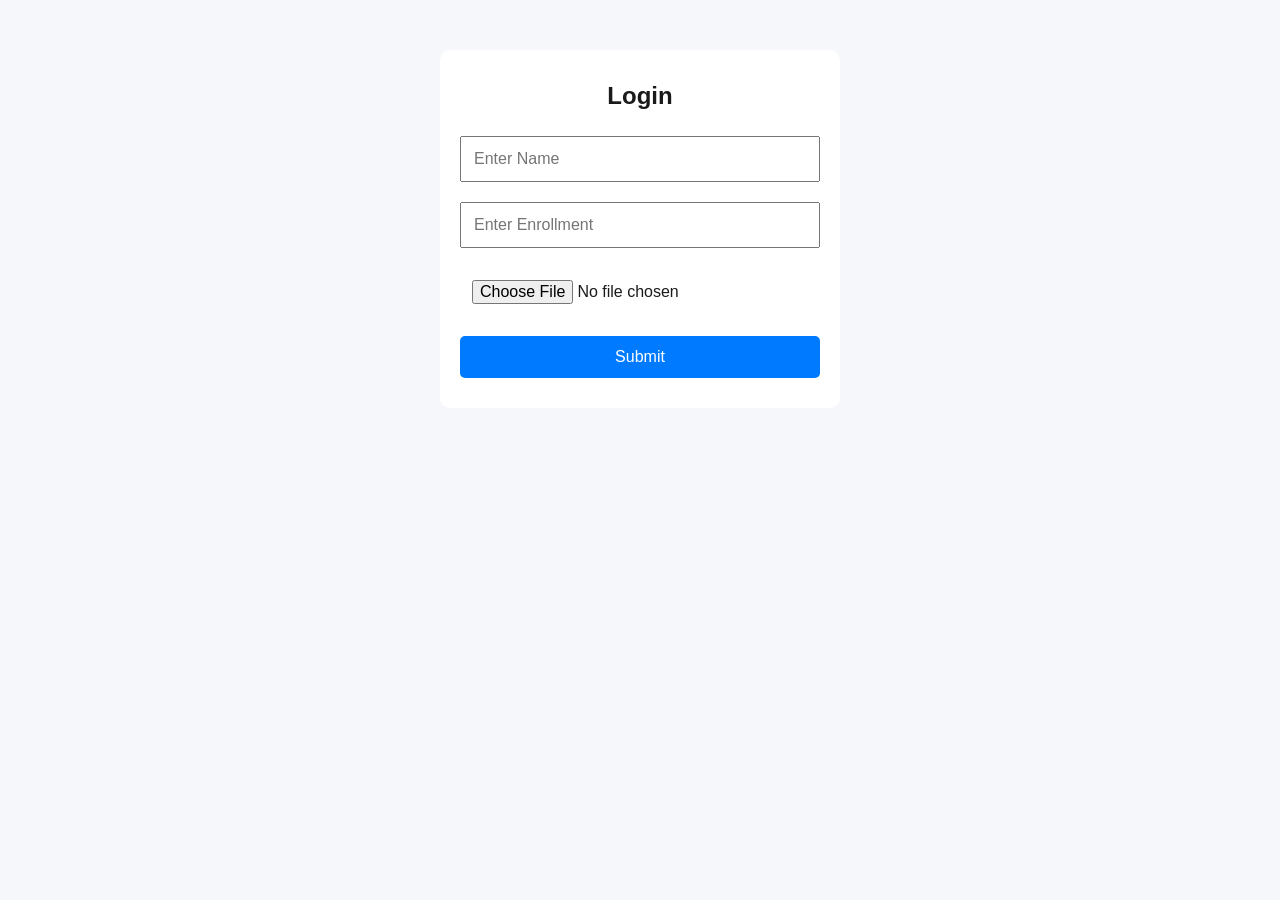
==== index.html @ f6814eac "Add files via upload" ====
<!DOCTYPE html>
<html>
<head>
  <meta name="viewport" content="width=device-width, initial-scale=1.0">
  <title>Login</title>
  <link rel="stylesheet" href="style.css">
</head>
<body>

<div class="container">
  <h2>Login</h2>

  <input type="text" id="name" placeholder="Enter Name">
  <input type="text" id="enroll" placeholder="Enter Enrollment">
  <input type="file" id="photo" accept="image/*">

  <button onclick="saveData()">Submit</button>
</div>

<script src="script.js"></script>
</body>
</html>
---- style.css ----
body {
  font-family: Arial, sans-serif;
  background: #f2f2f2;
  margin: 0;
}

.container {
  background: white;
  width: 90%;
  max-width: 400px;
  margin: 50px auto;
  padding: 20px;
  border-radius: 10px;
  text-align: center;
}

input, button {
  width: 100%;
  padding: 12px;
  margin: 10px 0;
  font-size: 16px;
}

button {
  background: #007bff;
  color: white;
  border: none;
  border-radius: 5px;
}

.profile {
  width: 120px;
  height: 120px;
  border-radius: 50%;
  object-fit: cover;
  margin-bottom: 15px;
}

* {
  box-sizing: border-box;
}

body {
  margin: 0;
  font-family: 'Inter', sans-serif;
  background: #f5f7fa;
  color: #1a1a1a;
}

/* HEADER */
.header {
  background: #ffffff;
  padding: 14px 16px;
  display: flex;
  align-items: center;
  gap: 12px;
  box-shadow: 0 2px 6px rgba(0,0,0,0.08);
}

.menu {
  font-size: 22px;
}

.title {
  font-weight: 600;
  font-size: 18px;
}

/* CARDS */
.card {
  background: #ffffff;
  margin: 16px;
  padding: 16px;
  border-radius: 14px;
}

/* TOP SMALL CARD */
.small-card {
  display: flex;
  gap: 12px;
  align-items: center;
}

.avatar-sm {
  width: 50px;
  height: 50px;
  border-radius: 50%;
  object-fit: cover;
}

.name {
  font-weight: 600;
}

.sub {
  font-size: 13px;
  color: #666;
}

/* MAIN CARD */
.main-card {
  background: #eaf6fb;
}

.avatar-lg {
  width: 120px;
  height: 150px;
  border-radius: 10px;
  object-fit: cover;
}

h2 {
  margin-top: 12px;
  margin-bottom: 16px;
}

/* ROWS */
.row {
  display: flex;
  justify-content: space-between;
  padding: 10px 0;
  font-size: 14px;
  border-bottom: 1px dotted #cfe3ed;
}

.row span:last-child {
  font-weight: 500;
}

/* STATUS BADGE */
.badge {
  background: #dff5df;
  color: #1a7f1a;
  padding: 4px 10px;
  border-radius: 12px;
  font-size: 12px;
  font-weight: 600;
}

/* BOTTOM NAV */
.bottom-nav {
  position: fixed;
  bottom: 0;
  width: 100%;
  background: #ffffff;
  display: flex;
  justify-content: space-around;
  padding: 12px 0;
  box-shadow: 0 -2px 6px rgba(0,0,0,0.08);
  font-size: 20px;
}


/* OVERLAY */
.overlay {
  position: fixed;
  top: 0;
  left: 0;
  width: 100%;
  height: 100%;
  background: rgba(0,0,0,0.4);
  display: none;
  z-index: 9;
}

/* DRAWER */
.drawer {
  position: fixed;
  top: 0;
  left: -80%;
  width: 80%;
  height: 100%;
  background: #eaf6fb;
  z-index: 10;
  transition: left 0.3s ease;
  overflow-y: auto;
}

/* OPEN STATE */
.drawer.open {
  left: 0;
}

/* DRAWER HEADER */
.drawer-header {
  background: white;
  padding: 16px;
  display: flex;
  gap: 12px;
  align-items: center;
  font-size: 18px;
  box-shadow: 0 2px 6px rgba(0,0,0,0.1);
}

/* SEARCH */
.search {
  width: 90%;
  margin: 16px;
  padding: 12px;
  border-radius: 8px;
  border: 1px solid #ccc;
}

/* MENU LIST */
.drawer-menu {
  list-style: none;
  padding: 0;
  margin: 0;
}

.drawer-menu li {
  padding: 14px 20px;
  font-size: 16px;
}

/* ACTIVE ITEM */
.drawer-menu li.active {
  /* font-weight: 600; */
  color: #000000;
}











.section {
  margin: 16px;
}

.muted {
  color: #555;
  font-size: 14px;
}

/* QR CARD */
.qr-card {
  background: #fff5c2;
}

.qr-row {
  display: flex;
  gap: 10px;
  align-items: center;
  margin-bottom: 12px;
}

.qr-icon {
  font-size: 24px;
}

.btn-outline {
  width: 100%;
  padding: 12px;
  margin-top: 10px;
  background: #ffffff;
  border: 2px solid #d0d7de;
  border-radius: 10px;
  font-weight: 600;
}

.btn-primary {
  width: 100%;
  padding: 12px;
  margin-top: 10px;
  background: #0b99e5;
  color: white;
  border: none;
  border-radius: 10px;
  font-weight: 600;
}

/* MEAL CARD */
.meal-card {
  display: flex;
  gap: 16px;
  /* align-items: flex-start;
   */
   flex-direction: column;
}

.meal-img {
  width: 400px;
  max-height: 350px;
  object-fit: contain;
  display: block;
  margin: 0 auto;
}


.menu {
  font-size: 14px;
  line-height: 1.5;
}

.meal-footer {
  display: flex;
  justify-content: space-between;
  align-items: center;
  margin-top: 12px;
}

.pill {
  background: #e3f2ff;
  color: #0b6ed0;
  padding: 6px 14px;
  border-radius: 20px;
  font-size: 13px;
  font-weight: 600;
}

.small {
  padding: 4px 10px;
}


.blah_select {
  width: 100px;
  padding: 12px;
  margin-top: 10px;
  background: #ffffff;
  border: 2px solid #d0d7de;
  border-radius: 10px;
  font-weight: 600;
}



.meal-served {
  background-color: #2ecc71;
  color: white;
  border: none;
  cursor: default;
}
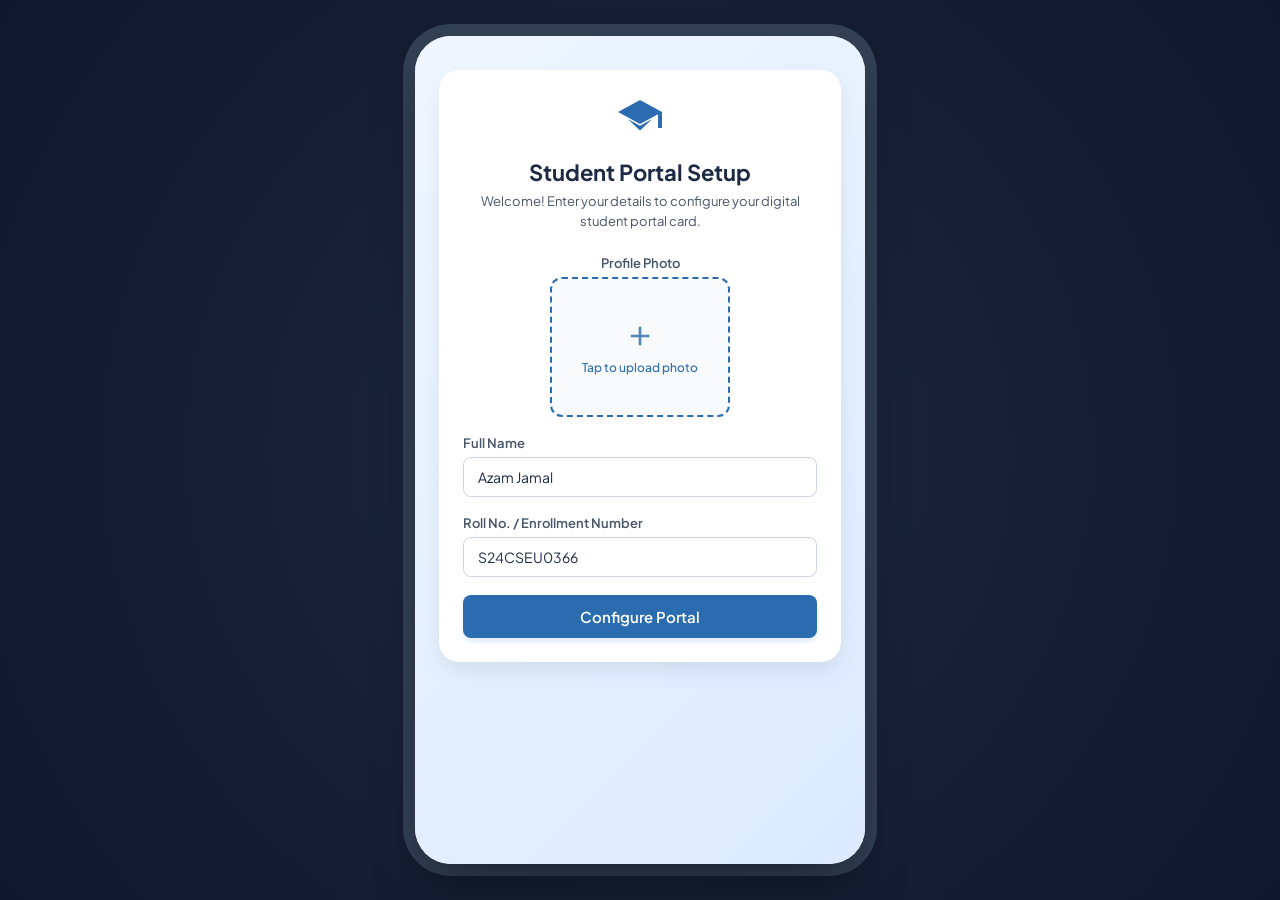
==== commit d6bf4701: "feat: complete student portal with interactive cafeteria page, dynamic dates, and QR drawers" ====
--- a/index.html
+++ b/index.html
@@ -1,22 +1,714 @@
 <!DOCTYPE html>
-<html>
+<html lang="en">
 <head>
-  <meta name="viewport" content="width=device-width, initial-scale=1.0">
-  <title>Login</title>
-  <link rel="stylesheet" href="style.css">
+  <meta charset="UTF-8">
+  <meta name="viewport" content="width=device-width, initial-scale=1.0, maximum-scale=1.0, user-scalable=no">
+  <title>Bennett University Student Portal</title>
+  <meta name="description" content="Official Student Portal of Bennett University. Access profile, attendance, grades, and academic info.">
+  <!-- Google Fonts -->
+  <link rel="preconnect" href="https://fonts.googleapis.com">
+  <link rel="preconnect" href="https://fonts.gstatic.com" crossorigin>
+  <link href="https://fonts.googleapis.com/css2?family=Plus+Jakarta+Sans:wght@300;400;500;600;700&display=swap" rel="stylesheet">
+  <!-- CSS Stylesheet -->
+  <link rel="stylesheet" href="styles.css">
+  <!-- JS Script -->
+  <script src="app.js" defer></script>
 </head>
 <body>
-
-<div class="container">
-  <h2>Login</h2>
-
-  <input type="text" id="name" placeholder="Enter Name">
-  <input type="text" id="enroll" placeholder="Enter Enrollment">
-  <input type="file" id="photo" accept="image/*">
-
-  <button onclick="saveData()">Submit</button>
-</div>
-
-<script src="script.js"></script>
+  
+  <div id="screen-wrapper">
+    <!-- Outer Mockup Container for Desktop View, full screen on Mobile -->
+    <div id="app-container">
+      
+      <!-- ============================================== -->
+      <!-- 1. ONBOARDING SCREEN                           -->
+      <!-- ============================================== -->
+      <section id="onboarding-screen" class="view-panel active">
+        <div class="onboarding-card">
+          <div class="onboarding-logo">
+            <svg class="icon-logo" viewBox="0 0 24 24" width="48" height="48">
+              <path fill="currentColor" d="M12 3L1 9l11 6l9-4.91V17h2V9L12 3zM5.89 12.5L12 15.82l6.11-3.32L12 18.25L5.89 12.5z"/>
+            </svg>
+            <h2>Student Portal Setup</h2>
+            <p>Welcome! Enter your details to configure your digital student portal card.</p>
+          </div>
+          
+          <form id="onboarding-form" novalidate>
+            <div class="form-row">
+              <div class="form-group photo-upload-group">
+                <label>Profile Photo</label>
+                <div class="photo-upload-container" id="photo-dropzone">
+                  <input type="file" id="student-photo-input" accept="image/*" hidden>
+                  <div class="photo-preview-placeholder" id="photo-preview-box">
+                    <svg viewBox="0 0 24 24" width="32" height="32" class="upload-icon">
+                      <path fill="currentColor" d="M19 13h-6v6h-2v-6H5v-2h6V5h2v6h6v2z"/>
+                    </svg>
+                    <span>Tap to upload photo</span>
+                  </div>
+                </div>
+              </div>
+            </div>
+            
+            <div class="form-row">
+              <div class="form-group">
+                <label for="student-name">Full Name</label>
+                <input type="text" id="student-name" placeholder="e.g. Azam Jamal" required value="Azam Jamal">
+              </div>
+            </div>
+
+            <div class="form-row">
+              <div class="form-group">
+                <label for="student-roll">Roll No. / Enrollment Number</label>
+                <input type="text" id="student-roll" placeholder="e.g. S24CSEU0366" required value="S24CSEU0366">
+              </div>
+            </div>
+
+
+
+            <button type="submit" class="btn-submit">Configure Portal</button>
+          </form>
+        </div>
+      </section>
+
+      <!-- ============================================== -->
+      <!-- 2. MAIN PORTAL CONTAINER                      -->
+      <!-- ============================================== -->
+      <main id="portal-screen" class="view-panel">
+        
+        <!-- Header Bar -->
+        <header id="app-header">
+          <div class="header-left">
+            <button id="menu-toggle-btn" class="header-icon-btn" aria-label="Open navigation menu">
+              <svg viewBox="0 0 24 24" width="24" height="24">
+                <path fill="currentColor" d="M3 18h18v-2H3v2zm0-5h18v-2H3v2zm0-7v2h18V6H3z"/>
+              </svg>
+            </button>
+            <span class="brand-title">Bennett University</span>
+          </div>
+          <div class="header-right">
+            <button id="profile-view-btn" class="header-icon-btn active" aria-label="View Profile">
+              <svg viewBox="0 0 24 24" width="24" height="24">
+                <path fill="currentColor" d="M12 2C6.48 2 2 6.48 2 12s4.48 10 10 10 10-4.48 10-10S17.52 2 12 2zm0 3c1.66 0 3 1.34 3 3s-1.34 3-3 3-3-1.34-3-3 1.34-3 3-3zm0 14.2c-2.5 0-4.71-1.28-6-3.22.03-1.99 4-3.08 6-3.08 1.99 0 5.97 1.09 6 3.08-1.29 1.94-3.5 3.22-6 3.22z"/>
+              </svg>
+            </button>
+            <button id="logout-btn" class="header-icon-btn" aria-label="Logout">
+              <svg viewBox="0 0 24 24" width="24" height="24">
+                <path fill="currentColor" d="M17 7l-1.41 1.41L18.17 11H8v2h10.17l-2.58 2.58L17 17l5-5zM4 5h8V3H4c-1.1 0-2 .9-2 2v14c0 1.1.9 2 2 2h8v-2H4V5z"/>
+              </svg>
+            </button>
+          </div>
+        </header>
+
+        <!-- Dynamic Content Section -->
+        <div id="scrollable-content">
+
+          <!-- A. Home View (Complete Profile Dashboard) -->
+          <section id="home-view" class="sub-view active">
+            
+            <!-- Mini Profile Banner (inside scrollable content so it scrolls away) -->
+            <div id="mini-profile-banner">
+              <div class="banner-avatar-container">
+                <img class="student-avatar-img mini-avatar" src="" alt="Student Profile Mini Preview">
+              </div>
+              <div class="banner-info">
+                <h1 class="student-name-text">Azam Jamal</h1>
+                <p class="student-college-text">Bennett University</p>
+                <p class="student-semester-text">Semester - 5 | 2026-2027</p>
+              </div>
+            </div>
+
+            <div class="photo-container-large">
+              <div class="photo-frame-inner">
+                <img class="student-avatar-img large-avatar" src="" alt="Student Profile Frame">
+              </div>
+            </div>
+            
+            <h2 class="student-name-text profile-under-name">Azam Jamal</h2>
+
+            <!-- Academic Info Details Card -->
+            <div class="details-card light-blue-card">
+              <div class="details-grid">
+                <div class="grid-row">
+                  <div class="grid-label">Student Status</div>
+                  <div class="grid-colon">:</div>
+                  <div class="grid-value"><span class="status-pill active">Active</span></div>
+                </div>
+                <div class="grid-row">
+                  <div class="grid-label">Admission No.</div>
+                  <div class="grid-colon">:</div>
+                  <div class="grid-value" id="val-admission-no">830</div>
+                </div>
+                <div class="grid-row">
+                  <div class="grid-label">Admission Year</div>
+                  <div class="grid-colon">:</div>
+                  <div class="grid-value">2024-2025</div>
+                </div>
+                <div class="grid-row">
+                  <div class="grid-label">Roll No.</div>
+                  <div class="grid-colon">:</div>
+                  <div class="grid-value student-roll-text">S24CSEU0366</div>
+                </div>
+                <div class="grid-row">
+                  <div class="grid-label">Degree</div>
+                  <div class="grid-colon">:</div>
+                  <div class="grid-value">Undergraduate</div>
+                </div>
+                <div class="grid-row">
+                  <div class="grid-label">Department</div>
+                  <div class="grid-colon">:</div>
+                  <div class="grid-value">School of Computer Science Engineering & Technology</div>
+                </div>
+                <div class="grid-row">
+                  <div class="grid-label">Semester</div>
+                  <div class="grid-colon">:</div>
+                  <div class="grid-value">Semester - 5</div>
+                </div>
+                <div class="grid-row">
+                  <div class="grid-label">Course Name</div>
+                  <div class="grid-colon">:</div>
+                  <div class="grid-value">Bachelor of Technology (Computer Science and Engineering)</div>
+                </div>
+                <div class="grid-row">
+                  <div class="grid-label">College</div>
+                  <div class="grid-colon">:</div>
+                  <div class="grid-value">Bennett University</div>
+                </div>
+                <div class="grid-row">
+                  <div class="grid-label">Curriculum Plan</div>
+                  <div class="grid-colon">:</div>
+                  <div class="grid-value">B.Tech-CSE-2024- Data Science</div>
+                </div>
+              </div>
+            </div>
+
+            <!-- Academic Standing Card (Second Screenshot Upper Part) -->
+            <div class="details-card light-blue-card academic-top-card" style="margin-top: 20px;">
+              <div class="details-grid">
+                <div class="grid-row">
+                  <div class="grid-label">Academic Standing</div>
+                  <div class="grid-colon">:</div>
+                  <div class="grid-value"></div>
+                </div>
+                <div class="grid-row">
+                  <div class="grid-label">Academic Classification</div>
+                  <div class="grid-colon">:</div>
+                  <div class="grid-value"></div>
+                </div>
+                <div class="grid-row">
+                  <div class="grid-label">Discount Category</div>
+                  <div class="grid-colon">:</div>
+                  <div class="grid-value"></div>
+                </div>
+                <div class="grid-row">
+                  <div class="grid-label">Intake</div>
+                  <div class="grid-colon">:</div>
+                  <div class="grid-value"></div>
+                </div>
+                <div class="grid-row">
+                  <div class="grid-label">Program Validity Date</div>
+                  <div class="grid-colon">:</div>
+                  <div class="grid-value">30-06-2028</div>
+                </div>
+              </div>
+            </div>
+
+            <!-- Profile Nav Strip (Second Screenshot Divider Buttons) -->
+            <div class="profile-header-strip">
+              <h3>Profile</h3>
+              <div class="strip-buttons">
+                <button class="strip-btn active-btn">More Info</button>
+                <button class="strip-btn">Manage Accounts</button>
+              </div>
+            </div>
+
+            <!-- Personal Details White Card (Second Screenshot Lower Part) -->
+            <div id="personal-details-card" class="details-card white-card border-card">
+              <div class="details-grid">
+                <div class="grid-row border-bottom-row">
+                  <div class="grid-label">Title</div>
+                  <div class="grid-colon">:</div>
+                  <div class="grid-value"></div>
+                </div>
+                <div class="grid-row border-bottom-row">
+                  <div class="grid-label">First Name</div>
+                  <div class="grid-colon">:</div>
+                  <div class="grid-value" id="val-first-name">Azam</div>
+                </div>
+                <div class="grid-row border-bottom-row">
+                  <div class="grid-label">Last Name</div>
+                  <div class="grid-colon">:</div>
+                  <div class="grid-value" id="val-last-name">Jamal</div>
+                </div>
+                <div class="grid-row border-bottom-row">
+                  <div class="grid-label">DOB</div>
+                  <div class="grid-colon">:</div>
+                  <div class="grid-value" id="val-dob">29-12-2004</div>
+                </div>
+                <div class="grid-row border-bottom-row">
+                  <div class="grid-label">Age</div>
+                  <div class="grid-colon">:</div>
+                  <div class="grid-value" id="val-age">—</div>
+                </div>
+                <div class="grid-row border-bottom-row">
+                  <div class="grid-label">Gender</div>
+                  <div class="grid-colon">:</div>
+                  <div class="grid-value" id="val-gender">Male</div>
+                </div>
+                <div class="grid-row border-bottom-row">
+                  <div class="grid-label">Father's Name</div>
+                  <div class="grid-colon">:</div>
+                  <div class="grid-value" id="val-father">Jamal Ahmad Khan</div>
+                </div>
+                <div class="grid-row border-bottom-row">
+                  <div class="grid-label">Mother's Name</div>
+                  <div class="grid-colon">:</div>
+                  <div class="grid-value" id="val-mother">Sufiya</div>
+                </div>
+                <div class="grid-row border-bottom-row">
+                  <div class="grid-label">Address</div>
+                  <div class="grid-colon">:</div>
+                  <div class="grid-value" id="val-address">127/662, W-Block, Keshav Nagar, Kanpur, Uttar Pradesh, IN</div>
+                </div>
+              </div>
+            </div>
+
+          </section>
+
+          <!-- C. Apps View (Bonus Dashboard Widgets) -->
+          <section id="apps-view" class="sub-view">
+            <div class="view-header">
+              <h2>My Applications</h2>
+              <p>Quick access to university portals and widgets.</p>
+            </div>
+            
+            <div class="apps-grid">
+              <div class="app-widget attendance-widget">
+                <div class="widget-header">
+                  <h3>Attendance Tracker</h3>
+                  <span class="badge green">Good</span>
+                </div>
+                <div class="attendance-ring-container">
+                  <div class="progress-ring">
+                    <svg viewBox="0 0 36 36" class="circular-chart blue">
+                      <path class="circle-bg" d="M18 2.0845 a 15.9155 15.9155 0 0 1 0 31.831 a 15.9155 15.9155 0 0 1 0 -31.831" />
+                      <path class="circle" stroke-dasharray="85, 100" d="M18 2.0845 a 15.9155 15.9155 0 0 1 0 31.831 a 15.9155 15.9155 0 0 1 0 -31.831" />
+                      <text x="18" y="20.35" class="percentage">85%</text>
+                    </svg>
+                  </div>
+                </div>
+                <p class="widget-desc">Overall Attendance. Min 75% required.</p>
+              </div>
+
+              <div class="app-widget text-widget" id="apps-cafeteria-widget" style="cursor: pointer;">
+                <div class="widget-header">
+                  <h3>Cafeteria Token</h3>
+                  <span class="badge blue">Active</span>
+                </div>
+                <div class="widget-content">
+                  <p class="token-number">#BU-8893</p>
+                  <p class="widget-desc">Meal: Lunch | Coupon Valid Today</p>
+                </div>
+              </div>
+
+              <div class="app-widget text-widget">
+                <div class="widget-header">
+                  <h3>Next Class</h3>
+                </div>
+                <div class="widget-content">
+                  <p class="class-subject">Deep Learning Lab</p>
+                  <p class="class-time">02:30 PM - 04:30 PM</p>
+                  <p class="widget-desc">Room: B-Block 402</p>
+                </div>
+              </div>
+            </div>
+          </section>
+
+          <!-- D. Accessibility Settings View -->
+          <section id="accessibility-view" class="sub-view">
+            <div class="view-header">
+              <h2>Accessibility Settings</h2>
+              <p>Customize portal visibility & controls to your comfort.</p>
+            </div>
+            <div class="details-card white-card border-card">
+              <div class="setting-row">
+                <div class="setting-info">
+                  <h4>High Contrast Mode</h4>
+                  <p>Increase portal text visibility</p>
+                </div>
+                <label class="switch">
+                  <input type="checkbox" id="toggle-contrast">
+                  <span class="slider round"></span>
+                </label>
+              </div>
+              <div class="setting-row">
+                <div class="setting-info">
+                  <h4>Text Scaling</h4>
+                  <p>Enlarge typography for easy reading</p>
+                </div>
+                <div class="scale-buttons">
+                  <button class="scale-btn" id="btn-scale-normal">A</button>
+                  <button class="scale-btn" id="btn-scale-large">A+</button>
+                  <button class="scale-btn" id="btn-scale-xl">A++</button>
+                </div>
+              </div>
+              <div class="setting-row">
+                <div class="setting-info">
+                  <h4>Visual Aid Grid</h4>
+                  <p>Highlight grid boxes and table lists</p>
+                </div>
+                <label class="switch">
+                  <input type="checkbox" id="toggle-visual-aids">
+                  <span class="slider round"></span>
+                </label>
+              </div>
+            </div>
+          </section>
+
+          <!-- E. Settings View -->
+          <section id="settings-view" class="sub-view">
+            <div class="view-header">
+              <h2>Portal Settings</h2>
+              <p>Modify and sync your profile parameters.</p>
+            </div>
+            <form id="settings-form" class="details-card white-card border-card">
+              <div class="form-group">
+                <label>Change Profile Image</label>
+                <div class="photo-upload-container settings-upload-container">
+                  <input type="file" id="settings-photo-input" accept="image/*" hidden>
+                  <div class="photo-preview-placeholder" id="settings-photo-preview-box">
+                    <img class="student-avatar-img settings-preview-img" src="" alt="Thumbnail preview">
+                    <span>Tap to replace photo</span>
+                  </div>
+                </div>
+              </div>
+              
+              <div class="form-group">
+                <label for="settings-name">Full Name</label>
+                <input type="text" id="settings-name" required>
+              </div>
+
+              <div class="form-group">
+                <label for="settings-roll">Roll No.</label>
+                <input type="text" id="settings-roll" required>
+              </div>
+
+
+
+              <button type="submit" class="btn-submit">Save Settings</button>
+            </form>
+          </section>
+
+          <!-- F. Cafeteria View -->
+          <section id="cafeteria-view" class="sub-view">
+            <!-- Mini Profile Banner (inside scrollable content so it scrolls away) -->
+            <div id="mini-profile-banner" style="margin-bottom: 16px;">
+              <div class="banner-avatar-container">
+                <img class="student-avatar-img mini-avatar" src="" alt="Student Profile Mini Preview">
+              </div>
+              <div class="banner-info">
+                <h1 class="student-name-text">Azam Jamal</h1>
+                <p class="student-college-text">Bennett University</p>
+                <p class="student-semester-text">Semester - 5 | 2026-2027</p>
+              </div>
+            </div>
+
+            <div class="view-header">
+              <h2>Cafeteria</h2>
+              <p class="cafeteria-date-floor" id="cafeteria-date-display">12-Aug-2026-Today-First Floor</p>
+            </div>
+
+            <!-- QR code card -->
+            <div class="cafeteria-qr-card">
+              <div class="qr-card-top">
+                <svg viewBox="0 0 24 24" width="24" height="24" class="qr-card-icon">
+                  <path fill="currentColor" d="M3 3h8v8H3V3zm2 2v4h4V5H5zm14-2h8v8h-8V3zm2 2v4h4V5h-4zM3 13h8v8H3v-8zm2 2v4h4v-4H5zm13 1h2v2h-2v-2zm2 2h2v2h-2v-2zm-2 2h2v2h-2v-2zm2-4h2v2h-2v-2zm2 2h2v2h-2v-2zM15 15h2v2h-2v-2zm0 2h2v2h-2v-2zm2-4h2v2h-2v-2z" />
+                </svg>
+                <p class="qr-card-text">Do you want to generate a reusable permanent QR code?</p>
+              </div>
+              <div class="qr-card-buttons">
+                <button class="qr-btn-outline" id="btn-show-qr">Show my reusable QR code</button>
+                <button class="qr-btn-filled" id="btn-regen-qr">Regenerate my reusable QR code</button>
+              </div>
+            </div>
+
+            <!-- QR Modal (Redesigned as bottom sheet / mockup card drawer) -->
+            <div id="qr-modal" class="modal">
+              <div class="modal-content">
+                <div class="modal-notch"></div>
+                <div class="modal-header">
+                  <span class="modal-title">Permanent QR Code</span>
+                  <span class="close-modal" id="close-qr-modal">&times;</span>
+                </div>
+                <div class="modal-body">
+                  <p class="modal-instruction">Show the QR code to the cafeteria staff</p>
+                  
+                  <div class="qr-code-box" style="padding: 10px; background: #fff; border-radius: 8px;">
+                    <img src="qr_code.png" alt="Permanent Reusable QR Code" style="display: block; margin: 0 auto; width: 300px; height: 300px; object-fit: contain;">
+                  </div>
+                </div>
+                <div class="modal-footer">
+                  <button class="modal-download-btn" id="btn-download-qr">Download</button>
+                </div>
+              </div>
+            </div>
+
+            <!-- Meal QR Modal (Shows when clicking Select) -->
+            <div id="meal-qr-modal" class="modal">
+              <div class="modal-content">
+                <div class="modal-notch"></div>
+                <div class="modal-header">
+                  <span class="modal-title" id="meal-modal-title">Snack 05:00 PM - 06:00 PM</span>
+                  <span class="close-modal" id="close-meal-modal">&times;</span>
+                </div>
+                <div class="modal-body">
+                  <p class="modal-instruction">Show QR code to mess staff</p>
+                  
+                  <div class="qr-code-box" style="padding: 10px; background: #fff; border-radius: 8px; margin: 0 auto 12px 0; border: 1.5px solid #e2e8f0; display: block; width: fit-content;">
+                    <img src="qr_code.png" alt="Meal Token QR Code" style="display: block; width: 220px; height: 220px; object-fit: contain;">
+                  </div>
+
+                  <!-- Center Fork & Spoon SVG -->
+                  <svg class="modal-meal-svg-icon" viewBox="0 0 100 100" width="240" height="240" style="width: 240px; height: 240px; display: block; margin: 16px auto; color: #6c7a9c;">
+                    <path fill="#6c7a9c" d="M15,35 V15 A4,4 0 0,1 23,15 V35 H27 V15 A4,4 0 0,1 35,15 V35 H39 V15 A4,4 0 0,1 47,15 V35 C47,48 40,52 35,52 V90 A4,4 0 0,1 27,90 V52 C22,52 15,48 15,35 Z M70,12 C57,12 54,23 54,35 C54,47 61,52 66,52 V90 A4,4 0 0,0 74,90 V52 C79,52 86,47 86,35 C86,23 83,12 70,12 Z" />
+                  </svg>
+
+                  <!-- Dynamic Menu Items List -->
+                  <p class="meal-modal-menu-text" id="meal-modal-menu-items" style="font-size: 13.5px; line-height: 1.5; color: var(--navy-dark); margin: 8px auto 16px; text-align: center; font-weight: 500;">
+                    Papdi Chaat - (270 kcal) Sweet-(120 Kcal) & Green Chutney(90Kcal) Tea- (30 Kcal) Tang- (54 Kcal)
+                  </p>
+
+                  <!-- Dynamic Day Badge Centered -->
+                  <div style="display: flex; justify-content: center; margin-bottom: 8px;">
+                    <span class="meal-day-badge" id="meal-modal-day">Wednesday</span>
+                  </div>
+                </div>
+              </div>
+            </div>
+
+            <!-- Meals List -->
+            <div class="cafeteria-meals-list">
+              
+              <!-- Breakfast -->
+              <div class="meal-section-card">
+                <svg class="meal-svg-icon" viewBox="0 0 100 100" width="250" height="250">
+                  <path fill="#6c7a9c" d="M15,35 V15 A4,4 0 0,1 23,15 V35 H27 V15 A4,4 0 0,1 35,15 V35 H39 V15 A4,4 0 0,1 47,15 V35 C47,48 40,52 35,52 V90 A4,4 0 0,1 27,90 V52 C22,52 15,48 15,35 Z M70,12 C57,12 54,23 54,35 C54,47 61,52 66,52 V90 A4,4 0 0,0 74,90 V52 C79,52 86,47 86,35 C86,23 83,12 70,12 Z" />
+                </svg>
+                <div class="meal-details">
+                  <h4 class="meal-title-time">Breakfast 07:30 AM - 09:30 AM</h4>
+                  <div class="meal-menu-items">
+                    <p>Breakfast(Wed)-Indori Poha</p>
+                    <p>Green Chutney-(90Kcal)</p>
+                    <p class="menu-spacer" style="height: 10px;"></p>
+                    <p>Papaya (65Kcal)</p>
+                    <p>Mix Sprout - (380 Kcal)</p>
+                    <p>Jam- (276 Kcal),Brown- (282 Kcal) & White Bread- (302 Kcal)</p>
+                    <p>Milk- (59 Kcal)/Tea- (30 Kcal)/Coffee- (30 Kcal)</p>
+                  </div>
+                  <div class="meal-card-footer">
+                    <span class="meal-day-badge">Wednesday</span>
+                    <button class="meal-status-btn" data-meal="breakfast">Select</button>
+                  </div>
+                </div>
+              </div>
+
+              <!-- Lunch -->
+              <div class="meal-section-card">
+                <svg class="meal-svg-icon" viewBox="0 0 100 100" width="250" height="250">
+                  <path fill="#6c7a9c" d="M15,35 V15 A4,4 0 0,1 23,15 V35 H27 V15 A4,4 0 0,1 35,15 V35 H39 V15 A4,4 0 0,1 47,15 V35 C47,48 40,52 35,52 V90 A4,4 0 0,1 27,90 V52 C22,52 15,48 15,35 Z M70,12 C57,12 54,23 54,35 C54,47 61,52 66,52 V90 A4,4 0 0,0 74,90 V52 C79,52 86,47 86,35 C86,23 83,12 70,12 Z" />
+                </svg>
+                <div class="meal-details">
+                  <h4 class="meal-title-time">Lunch 12:00 PM - 03:00 PM</h4>
+                  <div class="meal-menu-items">
+                    <p>Lunch(Wed)-Paneer Tikka Masala-(175 Kcal)</p>
+                    <p>Tawa Mix veg - ( 190Kcal)</p>
+                    <p>Arhar Dal Tadka- (155 Kcal)</p>
+                    <p>Matar Pulao- (130 Kcal)</p>
+                    <p>Sambar- (130 Kcal)</p>
+                    <p>Roti- (280 Kcal)</p>
+                    <p>Green salad- (68 Kcal)</p>
+                    <p>Sweet Lassi (150 Kcal)</p>
+                  </div>
+                  <div class="meal-card-footer">
+                    <span class="meal-day-badge">Wednesday</span>
+                    <button class="meal-status-btn" data-meal="lunch">Select</button>
+                  </div>
+                </div>
+              </div>
+
+              <!-- Snack -->
+              <div class="meal-section-card">
+                <svg class="meal-svg-icon" viewBox="0 0 100 100" width="250" height="250">
+                  <path fill="#6c7a9c" d="M15,35 V15 A4,4 0 0,1 23,15 V35 H27 V15 A4,4 0 0,1 35,15 V35 H39 V15 A4,4 0 0,1 47,15 V35 C47,48 40,52 35,52 V90 A4,4 0 0,1 27,90 V52 C22,52 15,48 15,35 Z M70,12 C57,12 54,23 54,35 C54,47 61,52 66,52 V90 A4,4 0 0,0 74,90 V52 C79,52 86,47 86,35 C86,23 83,12 70,12 Z" />
+                </svg>
+                <div class="meal-details">
+                  <h4 class="meal-title-time">Snack 05:00 PM - 06:00 PM</h4>
+                  <div class="meal-menu-items">
+                    <p>Snack(Wed)-Papdi Chaat - (270 kcal)</p>
+                    <p>Sweet-(120 Kcal) & Green Chutney(90Kcal)</p>
+                    <p>Tea- (30 Kcal)</p>
+                    <p>Tang- (54 Kcal)</p>
+                  </div>
+                  <div class="meal-card-footer">
+                    <span class="meal-day-badge">Wednesday</span>
+                    <button class="meal-status-btn" data-meal="snack">Select</button>
+                  </div>
+                </div>
+              </div>
+
+              <!-- Dinner -->
+              <div class="meal-section-card">
+                <svg class="meal-svg-icon" viewBox="0 0 100 100" width="250" height="250">
+                  <path fill="#6c7a9c" d="M15,35 V15 A4,4 0 0,1 23,15 V35 H27 V15 A4,4 0 0,1 35,15 V35 H39 V15 A4,4 0 0,1 47,15 V35 C47,48 40,52 35,52 V90 A4,4 0 0,1 27,90 V52 C22,52 15,48 15,35 Z M70,12 C57,12 54,23 54,35 C54,47 61,52 66,52 V90 A4,4 0 0,0 74,90 V52 C79,52 86,47 86,35 C86,23 83,12 70,12 Z" />
+                </svg>
+                <div class="meal-details">
+                  <h4 class="meal-title-time">Dinner 08:00 PM - 10:00 PM</h4>
+                  <div class="meal-menu-items">
+                    <p>Dinner(Wed)-Mushroom Matar - (275 Kcal)</p>
+                    <p>Dum Aloo- (85 Kcal)</p>
+                    <p>Dhaba Dal(145 kcal)</p>
+                    <p>Steamed Rice- (130 Kcal)</p>
+                    <p>Roti- (280 Kcal)</p>
+                    <p>Atta Halwa-(280 Kcal)</p>
+                    <p>Green Salad- (17 Kcal)</p>
+                    <p>Tomato Shorba- (65 Kcal)</p>
+                  </div>
+                  <div class="meal-card-footer">
+                    <span class="meal-day-badge">Wednesday</span>
+                    <button class="meal-status-btn" data-meal="dinner">Select</button>
+                  </div>
+                </div>
+              </div>
+
+            </div>
+
+          </section>
+
+        </div>
+
+        <!-- Bottom Navigation Bar -->
+        <footer id="app-bottom-nav">
+          <button id="nav-apps-btn" class="nav-item-btn" aria-label="Apps">
+            <svg viewBox="0 0 24 24" width="24" height="24">
+              <path fill="currentColor" d="M4 8h4V4H4v4zm6 12h4v-4h-4v4zm-6 0h4v-4H4v4zm0-6h4v-4H4v4zm6 0h4v-4h-4v4zm6-10v4h4V4h-4zm-6 4h4V4h-4v4zm6 6h4v-4h-4v4zm0 6h4v-4h-4v4z"/>
+            </svg>
+            <span>Apps</span>
+          </button>
+          <button id="nav-accessibility-btn" class="nav-item-btn" aria-label="Accessibility">
+            <svg viewBox="0 0 24 24" width="24" height="24">
+              <path fill="currentColor" d="M12 2c1.1 0 2 .9 2 2s-.9 2-2 2-2-.9-2-2 .9-2 2-2zm9 7h-6v13h-2v-6h-2v6H9V9H3V7h18v2z"/>
+            </svg>
+            <span>Accessibility</span>
+          </button>
+          <button id="nav-settings-btn" class="nav-item-btn" aria-label="Settings">
+            <svg viewBox="0 0 24 24" width="24" height="24">
+              <path fill="currentColor" d="M19.43 12.98c.04-.32.07-.64.07-.98s-.03-.66-.07-.98l2.11-1.65c.19-.15.24-.42.12-.64l-2-3.46c-.12-.22-.39-.3-.61-.22l-2.49 1c-.52-.4-1.08-.73-1.69-.98l-.38-2.65C14.46 2.18 14.25 2 14 2h-4c-.25 0-.46.18-.49.42l-.38 2.65c-.61.25-1.17.59-1.69.98l-2.49-1c-.23-.09-.49 0-.61.22l-2 3.46c-.13.22-.07.49.12.64l2.11 1.65c-.04.32-.07.65-.07.98s.03.66.07.98l-2.11 1.65c-.19.15-.24.42-.12.64l2 3.46c.12.22.39.3.61.22l2.49-1c.52.4 1.08.73 1.69.98l.38 2.65c.03.24.24.42.49.42h4c.25 0 .46-.18.49-.42l.38-2.65c.61-.25 1.17-.59 1.69-.98l2.49 1c.23.09.49 0 .61-.22l2-3.46c.12-.22.07-.49-.12-.64l-2.11-1.65zM12 15.5c-1.93 0-3.5-1.57-3.5-3.5s1.57-3.5 3.5-3.5 3.5 1.57 3.5 3.5-1.57 3.5-3.5 3.5z"/>
+            </svg>
+            <span>Settings</span>
+          </button>
+        </footer>
+
+        <!-- Sidebar Drawer (Hamburger Menu) -->
+        <aside id="sidebar-drawer">
+          <div class="sidebar-header">
+            <button id="menu-close-btn" class="header-icon-btn" aria-label="Close navigation menu">
+              <svg viewBox="0 0 24 24" width="24" height="24">
+                <path fill="currentColor" d="M19 6.41L17.59 5 12 10.59 6.41 5 5 6.41 10.59 12 5 17.59 6.41 19 12 13.41 17.59 19 19 17.59 13.41 12z"/>
+              </svg>
+            </button>
+            <div class="sidebar-divider-line"></div>
+            <span class="sidebar-brand-title">Bennett University</span>
+          </div>
+
+          <!-- Search Bar -->
+          <div class="sidebar-search-box">
+            <div class="search-input-wrapper">
+              <svg class="search-icon" viewBox="0 0 24 24" width="18" height="18">
+                <path fill="currentColor" d="M15.5 14h-.79l-.28-.27C15.41 12.59 16 11.11 16 9.5 16 5.91 13.09 3 9.5 3S3 5.91 3 9.5 5.91 16 9.5 16c1.61 0 3.09-.59 4.23-1.57l.27.28v.79l5 4.99L20.49 19l-4.99-5zm-6 0C7.01 14 5 11.99 5 9.5S7.01 5 5 9.5 7.01 14 9.5 14z"/>
+              </svg>
+              <input type="text" id="menu-search-input" placeholder="Search" aria-label="Search navigation items">
+            </div>
+          </div>
+
+          <!-- Scrollable Navigation Items -->
+          <nav class="sidebar-nav-list" id="sidebar-items-container">
+            <a href="#" class="sidebar-nav-item" data-action="institution">
+              <svg class="nav-item-icon" viewBox="0 0 24 24" width="24" height="24"><path fill="currentColor" d="M12 3L1 9l11 6l9-4.91V17h2V9L12 3zm-1.8 15.34L5 15.45v-2.3l5.2 2.82v2.37zm1.8 1L6.8 16.54v-2.3l5.2 2.82v2.28zm5.2-3.83L12 12.69v-2.3l5.2 2.82v2.33zm1.8 1L12.02 14.1v-2.3l5.18 2.82v2.31z"/></svg>
+              <span>My Institution</span>
+            </a>
+            <a href="#" class="sidebar-nav-item" data-action="messages">
+              <svg class="nav-item-icon" viewBox="0 0 24 24" width="24" height="24"><path fill="currentColor" d="M20 2H4c-1.1 0-1.99.9-1.99 2L2 22l4-4h14c1.1 0 2-.9 2-2V4c0-1.1-.9-2-2-2zM6 9h12v2H6V9zm8 5H6v-2h8v2zm4-6H6V6h12v2z"/></svg>
+              <span>Messages</span>
+            </a>
+            <a href="#" class="sidebar-nav-item" data-action="attendance">
+              <svg class="nav-item-icon" viewBox="0 0 24 24" width="24" height="24"><path fill="currentColor" d="M19 3h-1V1h-2v2H8V1H6v2H5c-1.11 0-1.99.9-1.99 2L3 19c0 1.1.89 2 2 2h14c1.1 0 2-.9 2-2V5c0-1.1-.9-2-2-2zm0 16H5V8h14v11zM17.6 10.6L16.2 9.2l-5.6 5.6-2.4-2.4-1.4 1.4 3.8 3.8z"/></svg>
+              <span>Attendance</span>
+            </a>
+            <a href="#" class="sidebar-nav-item" data-action="exams">
+              <svg class="nav-item-icon" viewBox="0 0 24 24" width="24" height="24"><path fill="currentColor" d="M19 3h-1V1h-2v2H8V1H6v2H5c-1.1 0-2 .9-2 2v14c0 1.1.9 2 2 2h14c1.1 0 2-.9 2-2V5c0-1.1-.9-2-2-2zm0 16H5V9h14v10zm-8-7h6v2h-6v-2zm0 4h6v2h-6v-2z"/></svg>
+              <span>Exam schedules</span>
+            </a>
+            <a href="#" class="sidebar-nav-item" data-action="reports">
+              <svg class="nav-item-icon" viewBox="0 0 24 24" width="24" height="24"><path fill="currentColor" d="M19 3H5c-1.1 0-2 .9-2 2v14c0 1.1.9 2 2 2h14c1.1 0 2-.9 2-2V5c0-1.1-.9-2-2-2zM9 17H7v-7h2v7zm4 0h-2V7h2v10zm4 0h-2v-4h2v4z"/></svg>
+              <span>Reports</span>
+            </a>
+            <a href="#" class="sidebar-nav-item" data-action="progress">
+              <svg class="nav-item-icon" viewBox="0 0 24 24" width="24" height="24"><path fill="currentColor" d="M16 6l2.29 2.29-4.88 4.88-4-4L2 16.59 3.41 18l6-6 4 4 6.3-6.29L22 12V6z"/></svg>
+              <span>Progress Report</span>
+            </a>
+            <a href="#" class="sidebar-nav-item" data-action="holidays">
+              <svg class="nav-item-icon" viewBox="0 0 24 24" width="24" height="24"><path fill="currentColor" d="M6.76 4.84l-1.8-1.79-1.41 1.41 1.79 1.8 1.42-1.42zM4 10.5H1v2h3v-2zm9-8h-2v3h2v-3zm7.45 3.91l-1.41-1.41-1.79 1.79 1.41 1.41 1.79-1.79zm-3.21 13.75l1.8 1.79 1.41-1.41-1.79-1.8-1.42 1.42zM20 10.5v2h3v-2h-3zm-8-5c-3.31 0-6 2.69-6 6s2.69 6 6 6 6-2.69 6-6-2.69-6-6-6zm-5.44 14.3l1.41 1.41 1.79-1.8-1.41-1.41-1.79 1.8zM11 18.5h2v3h-2v-3z"/></svg>
+              <span>Holidays</span>
+            </a>
+            <a href="#" class="sidebar-nav-item" data-action="cafeteria">
+              <svg class="nav-item-icon" viewBox="0 0 24 24" width="24" height="24"><path fill="currentColor" d="M11 9H9V2H7v7H5V2H3v7c0 2.12 1.66 3.84 3.75 3.97V22h2.5v-9.03C11.34 12.84 13 11.12 13 9V2h-2v7zm5-3v8h2.5v8H21V2c-2.76 0-5 2.24-5 4z"/></svg>
+              <span>Cafeteria</span>
+            </a>
+            <a href="#" class="sidebar-nav-item" data-action="timetable">
+              <svg class="nav-item-icon" viewBox="0 0 24 24" width="24" height="24"><path fill="currentColor" d="M20 2H4c-1.1 0-2 .9-2 2v16c0 1.1.9 2 2 2h16c1.1 0 2-.9 2-2V4c0-1.1-.9-2-2-2zM8 20H4v-4h4v4zm0-6H4v-4h4v4zm0-6H4V4h4v4zm6 12h-4v-4h4v4zm0-6h-4v-4h4v4zm0-6h-4V4h4v4zm6 12h-4v-4h4v4zm0-6h-4v-4h4v4zm0-6h-4V4h4v4z"/></svg>
+              <span>Timetable</span>
+            </a>
+            <a href="#" class="sidebar-nav-item" data-action="leave">
+              <svg class="nav-item-icon" viewBox="0 0 24 24" width="24" height="24"><path fill="currentColor" d="M19 3h-1V1h-2v2H8V1H6v2H5c-1.1 0-2 .9-2 2v14c0 1.1.9 2 2 2h14c1.1 0 2-.9 2-2V5c0-1.1-.9-2-2-2zm0 16H5V9h14v10zm-4.12-7.12L13.06 13.8l-1.82-1.82-1.06 1.06 1.82 1.82-1.82 1.82 1.06 1.06 1.82-1.82 1.82 1.82 1.06-1.06-1.82-1.82 1.82-1.82-1.06-1.06z"/></svg>
+              <span>Leave and Gate Pass</span>
+            </a>
+            <a href="#" class="sidebar-nav-item" data-action="services">
+              <svg class="nav-item-icon" viewBox="0 0 24 24" width="24" height="24"><path fill="currentColor" d="M12 2c-4.97 0-9 4.03-9 9v7c0 1.66 1.34 3 3 3h3v-8H5v-2c0-3.87 3.13-7 7-7s7 3.13 7 7v2h-4v8h3c1.66 0 3-1.34 3-3v-7c0-4.97-4.03-9-9-9z"/></svg>
+              <span>Services</span>
+            </a>
+            <a href="#" class="sidebar-nav-item" data-action="enrollment">
+              <svg class="nav-item-icon" viewBox="0 0 24 24" width="24" height="24"><path fill="currentColor" d="M15 12c2.21 0 4-1.79 4-4s-1.79-4-4-4-4 1.79-4 4 1.79 4 4 4zm-9-2V7H4v3H1v2h3v3h2v-3h3v-2H6zm9 4c-2.67 0-8 1.34-8 4v2h16v-2c0-2.66-5.33-4-8-4z"/></svg>
+              <span>Enrollment</span>
+            </a>
+            <a href="#" class="sidebar-nav-item" data-action="activity">
+              <svg class="nav-item-icon" viewBox="0 0 24 24" width="24" height="24"><path fill="currentColor" d="M12 2c1.1 0 2 .9 2 2s-.9 2-2 2-2-.9-2-2 .9-2 2-2zm9 7h-6v13h-2v-6h-2v6H9V9H3V7h18v2z"/></svg>
+              <span>Activity</span>
+            </a>
+            <a href="#" class="sidebar-nav-item" data-action="clearance">
+              <svg class="nav-item-icon" viewBox="0 0 24 24" width="24" height="24"><path fill="currentColor" d="M12 2C6.48 2 2 6.48 2 12s4.48 10 10 10 10-4.48 10-10S17.52 2 12 2zm-2 15l-5-5 1.41-1.41L10 14.17l7.59-7.59L19 8l-9 9z"/></svg>
+              <span>Clearance</span>
+            </a>
+            <a href="#" class="sidebar-nav-item" data-action="announcement">
+              <svg class="nav-item-icon" viewBox="0 0 24 24" width="24" height="24"><path fill="currentColor" d="M20 12c0-1.1.9-2 2-2V8c-1.1 0-2-.9-2-2h-3c0 1.1-.9 2-2 2v2c1.1 0 2 .9 2 2v2c0 1.1-.9 2-2 2v2c1.1 0 2 .9 2 2h3c0-1.1.9-2 2-2v-2c-1.1 0-2-.9-2-2v-2zm-10 .75v-1.5C10 9.01 8.21 7.25 6 7.25S2 9.01 2 11.25v1.5c0 2.24 1.79 4 4 4s4-1.76 4-4zM7.5 12h-3v-1.5h3V12zM12 2C6.48 2 2 6.48 2 12s4.48 10 10 10 10-4.48 10-10S17.52 2 12 2zm1 17h-2v-2h2v2zm0-4h-2V7h2v8z"/></svg>
+              <span>Announcement</span>
+            </a>
+            <a href="#" class="sidebar-nav-item" data-action="feedback">
+              <svg class="nav-item-icon" viewBox="0 0 24 24" width="24" height="24"><path fill="currentColor" d="M20 2H4c-1.1 0-1.99.9-1.99 2L2 22l4-4h14c1.1 0 2-.9 2-2V4c0-1.1-.9-2-2-2zm-7 12h-2v-2h2v2zm0-4h-2V6h2v4z"/></svg>
+              <span>Feedback</span>
+            </a>
+            <a href="#" class="sidebar-nav-item" data-action="gallery">
+              <svg class="nav-item-icon" viewBox="0 0 24 24" width="24" height="24"><path fill="currentColor" d="M22 16V4c0-1.1-.9-2-2-2H4c-1.1 0-2 .9-2 2v12c0 1.1.9 2 2 2h16c1.1 0 2-.9 2-2zm-11-4l2.03 2.71L16 11l4 5H4l7-9z"/></svg>
+              <span>Gallery</span>
+            </a>
+          </nav>
+        </aside>
+
+        <!-- Sidebar Backdrop -->
+        <div id="sidebar-backdrop"></div>
+
+      </main>
+
+    </div>
+  </div>
+
 </body>
 </html>
--- a/styles.css
+++ b/styles.css
@@ -0,0 +1,1364 @@
+/* ==========================================================================
+   Bennett University Student Portal CSS Design
+   ========================================================================== */
+
+/* Design Tokens & Variables */
+:root {
+  --bg-app-blue: #e8f4fc;
+  --bg-header: #ffffff;
+  --bg-white: #ffffff;
+  
+  /* Palette */
+  --navy-dark: #1c2a43;
+  --navy-muted: #475569;
+  --navy-light: #64748b;
+  --primary-blue: #2b6cb0;
+  --primary-blue-hover: #1d4ed8;
+  --accent-green-bg: #e2f6ec;
+  --accent-green-text: #059669;
+  --border-color: #e2e8f0;
+  --border-color-dark: #cbd5e1;
+  --input-focus: #3b82f6;
+
+  /* Typography */
+  --font-family: 'Plus Jakarta Sans', system-ui, -apple-system, sans-serif;
+  
+  /* Transitions */
+  --transition-speed: 0.25s;
+}
+
+/* Reset Styles */
+*, *::before, *::after {
+  box-sizing: border-box;
+  margin: 0;
+  padding: 0;
+  -webkit-tap-highlight-color: transparent;
+}
+
+body {
+  font-family: var(--font-family);
+  background: #0f172a; /* Desktop backdrop */
+  color: var(--navy-dark);
+  min-height: 100vh;
+  display: flex;
+  justify-content: center;
+  align-items: center;
+  overflow: hidden;
+}
+
+/* Base Accessibility / Text Scaling */
+body.accessibility-large {
+  font-size: 1.15rem;
+}
+body.accessibility-large .grid-value,
+body.accessibility-large .grid-label {
+  font-size: 17px !important;
+}
+body.accessibility-large .student-name-text {
+  font-size: 24px !important;
+}
+
+body.accessibility-xl {
+  font-size: 1.3rem;
+}
+body.accessibility-xl .grid-value,
+body.accessibility-xl .grid-label {
+  font-size: 19px !important;
+}
+body.accessibility-xl .student-name-text {
+  font-size: 28px !important;
+}
+
+body.high-contrast {
+  --bg-app-blue: #ffffff;
+  --navy-dark: #000000;
+  --navy-muted: #111111;
+  --navy-light: #222222;
+  --primary-blue: #0000ff;
+  --border-color: #000000;
+  --border-color-dark: #000000;
+}
+body.high-contrast .details-card {
+  border: 2px solid #000 !important;
+  background: #fff !important;
+}
+body.high-contrast .status-pill {
+  border: 1px solid #000;
+  background: #000 !important;
+  color: #fff !important;
+}
+
+body.visual-aids .grid-row {
+  border: 1px dashed var(--primary-blue) !important;
+  margin-bottom: 4px;
+  background: rgba(43, 108, 176, 0.05);
+  border-radius: 4px;
+}
+
+/* ==========================================================================
+   Layout Containers
+   ========================================================================== */
+
+/* Main wrapper to center mobile mockup on desktops */
+#screen-wrapper {
+  width: 100%;
+  height: 100vh;
+  display: flex;
+  justify-content: center;
+  align-items: center;
+  background: radial-gradient(circle, #1e293b, #0f172a);
+}
+
+/* App container acts as a simulated smartphone frame on desktop */
+#app-container {
+  position: relative;
+  width: 100%;
+  height: 100%;
+  max-width: 450px;
+  max-height: 900px;
+  background-color: var(--bg-white);
+  overflow: hidden;
+  display: flex;
+  flex-direction: column;
+}
+
+/* Desktop style mockup borders */
+@media (min-width: 480px) {
+  #app-container {
+    border-radius: 36px;
+    box-shadow: 0 25px 50px -12px rgba(0, 0, 0, 0.5), 
+                0 0 0 12px #334155; /* outer frame */
+    height: 92vh;
+  }
+}
+
+/* View panel switcher styles */
+.view-panel {
+  display: none;
+  width: 100%;
+  height: 100%;
+  flex-direction: column;
+  position: relative;
+  background-color: var(--bg-white);
+}
+
+.view-panel.active {
+  display: flex;
+}
+
+/* ==========================================================================
+   1. Onboarding Screen Styling
+   ========================================================================== */
+#onboarding-screen {
+  background: linear-gradient(135deg, #eff6ff 0%, #dbeafe 100%);
+  overflow-y: auto;
+  padding: 24px;
+}
+
+.onboarding-card {
+  background: var(--bg-white);
+  border-radius: 20px;
+  padding: 24px;
+  box-shadow: 0 10px 25px -5px rgba(0, 0, 0, 0.1);
+  margin-top: 10px;
+  margin-bottom: 20px;
+}
+
+.onboarding-logo {
+  text-align: center;
+  margin-bottom: 24px;
+  color: var(--primary-blue);
+}
+
+.onboarding-logo h2 {
+  font-size: 22px;
+  font-weight: 700;
+  margin-top: 12px;
+  color: var(--navy-dark);
+}
+
+.onboarding-logo p {
+  font-size: 13px;
+  color: var(--navy-muted);
+  margin-top: 6px;
+  line-height: 1.5;
+}
+
+/* Form Styles */
+.form-row {
+  margin-bottom: 18px;
+}
+
+.form-group {
+  display: flex;
+  flex-direction: column;
+}
+
+.form-group label {
+  font-size: 13px;
+  font-weight: 600;
+  color: var(--navy-muted);
+  margin-bottom: 6px;
+}
+
+.form-group input[type="text"],
+.form-group input[type="date"],
+.form-group textarea {
+  font-family: var(--font-family);
+  font-size: 14px;
+  padding: 10px 14px;
+  border: 1.5px solid var(--border-color-dark);
+  border-radius: 8px;
+  color: var(--navy-dark);
+  outline: none;
+  transition: border-color var(--transition-speed);
+}
+
+.form-group input:focus,
+.form-group textarea:focus {
+  border-color: var(--input-focus);
+}
+
+/* Drag and Drop Image Upload */
+.photo-upload-group {
+  align-items: center;
+}
+
+.photo-upload-container {
+  width: 100%;
+  max-width: 180px;
+  height: 140px;
+  border: 2px dashed var(--primary-blue);
+  border-radius: 12px;
+  display: flex;
+  justify-content: center;
+  align-items: center;
+  cursor: pointer;
+  background-color: #f8fafc;
+  overflow: hidden;
+  transition: background-color var(--transition-speed);
+}
+
+.photo-upload-container:hover {
+  background-color: #f1f5f9;
+}
+
+.photo-preview-placeholder {
+  display: flex;
+  flex-direction: column;
+  align-items: center;
+  color: var(--primary-blue);
+  padding: 12px;
+  text-align: center;
+}
+
+.photo-preview-placeholder span {
+  font-size: 12px;
+  font-weight: 500;
+  margin-top: 8px;
+}
+
+.upload-icon {
+  opacity: 0.8;
+}
+
+.preview-thumbnail {
+  width: 100%;
+  height: 100%;
+  object-fit: cover;
+}
+
+.btn-submit {
+  width: 100%;
+  padding: 12px;
+  background-color: var(--primary-blue);
+  color: #fff;
+  border: none;
+  border-radius: 8px;
+  font-family: var(--font-family);
+  font-size: 15px;
+  font-weight: 600;
+  cursor: pointer;
+  transition: background-color var(--transition-speed);
+  box-shadow: 0 4px 6px -1px rgba(59, 130, 246, 0.2);
+}
+
+.btn-submit:hover {
+  background-color: var(--primary-blue-hover);
+}
+
+/* ==========================================================================
+   2. Portal Shell Elements (Header & Nav)
+   ========================================================================== */
+
+/* Header styling matches Bennett portal exactly */
+#app-header {
+  height: 56px;
+  background-color: var(--bg-header);
+  border-bottom: 1.5px solid var(--border-color);
+  display: flex;
+  justify-content: space-between;
+  align-items: center;
+  padding: 0 16px;
+  flex-shrink: 0;
+  z-index: 10;
+}
+
+.header-left, .header-right {
+  display: flex;
+  align-items: center;
+  gap: 12px;
+}
+
+.brand-title {
+  font-size: 18px;
+  font-weight: 600;
+  color: var(--navy-dark);
+  letter-spacing: -0.3px;
+}
+
+.header-icon-btn {
+  background: none;
+  border: none;
+  color: var(--navy-dark);
+  cursor: pointer;
+  padding: 6px;
+  border-radius: 50%;
+  display: flex;
+  align-items: center;
+  justify-content: center;
+  transition: background-color var(--transition-speed);
+}
+
+.header-icon-btn:hover {
+  background-color: #f1f5f9;
+}
+
+.header-icon-btn.active {
+  color: var(--primary-blue);
+}
+
+/* Mini Profile Banner Strip */
+#mini-profile-banner {
+  background-color: var(--bg-header);
+  border-bottom: 1.5px solid var(--border-color);
+  display: flex;
+  align-items: center;
+  padding: 12px 16px;
+  gap: 14px;
+  flex-shrink: 0;
+}
+
+.banner-avatar-container {
+  width: 52px;
+  height: 52px;
+  border-radius: 50%;
+  overflow: hidden;
+  background-color: #f1f5f9;
+  border: 1px solid var(--border-color-dark);
+  flex-shrink: 0;
+}
+
+.mini-avatar {
+  width: 100%;
+  height: 100%;
+  object-fit: cover;
+}
+
+.banner-info {
+  display: flex;
+  flex-direction: column;
+}
+
+.student-name-text {
+  font-size: 16px;
+  font-weight: 600;
+  color: var(--navy-dark);
+  line-height: 1.25;
+}
+
+.student-college-text {
+  font-size: 13px;
+  color: var(--navy-muted);
+  margin-top: 2px;
+}
+
+.student-semester-text {
+  font-size: 12px;
+  color: var(--navy-light);
+  margin-top: 1px;
+}
+
+/* Content Area Layout */
+#scrollable-content {
+  flex-grow: 1;
+  overflow-y: auto;
+  background-color: var(--bg-app-blue);
+  display: flex;
+  flex-direction: column;
+}
+
+/* Scrollbar Customization for premium feel */
+#scrollable-content::-webkit-scrollbar {
+  width: 5px;
+}
+
+#scrollable-content::-webkit-scrollbar-track {
+  background: transparent;
+}
+
+#scrollable-content::-webkit-scrollbar-thumb {
+  background: #cbd5e1;
+  border-radius: 4px;
+}
+
+#scrollable-content::-webkit-scrollbar-thumb:hover {
+  background: #94a3b8;
+}
+
+/* Sub-views style */
+.sub-view {
+  display: none;
+  flex-direction: column;
+  padding: 16px;
+  width: 100%;
+}
+
+.sub-view.active {
+  display: flex;
+}
+
+/* ==========================================================================
+   3. View A: Home View (Profile Main Card)
+   ========================================================================== */
+
+/* Large Photo portrait box */
+.photo-container-large {
+  display: flex;
+  justify-content: flex-start;
+  padding-left: 4px;
+  margin-top: 10px;
+  margin-bottom: 12px;
+}
+
+.photo-frame-inner {
+  width: 135px;
+  height: 180px;
+  border-radius: 12px;
+  overflow: hidden;
+  box-shadow: 0 4px 10px rgba(0, 0, 0, 0.12);
+  border: 1px solid #c2b49c; /* simulated border from image */
+  background-color: #cbd5e1;
+}
+
+.large-avatar {
+  width: 100%;
+  height: 100%;
+  object-fit: cover;
+}
+
+/* Under photo name title */
+.profile-under-name {
+  font-size: 20px;
+  font-weight: 500;
+  text-align: left;
+  margin-bottom: 20px;
+  padding-left: 4px;
+  color: var(--navy-dark);
+}
+
+/* Details Grid Style */
+.details-card {
+  border-radius: 12px;
+  padding: 16px;
+  width: 100%;
+}
+
+.light-blue-card {
+  background-color: var(--bg-app-blue);
+}
+
+.white-card {
+  background-color: var(--bg-white);
+}
+
+.border-card {
+  border: 1px solid var(--border-color);
+  box-shadow: 0 2px 5px rgba(0,0,0,0.02);
+}
+
+.details-grid {
+  display: flex;
+  flex-direction: column;
+  gap: 12px;
+}
+
+.grid-row {
+  display: grid;
+  grid-template-columns: 145px 15px 1fr;
+  align-items: start;
+  font-size: 14px;
+  line-height: 1.4;
+}
+
+.grid-label {
+  color: var(--navy-muted);
+  font-weight: 400;
+}
+
+.grid-colon {
+  color: var(--navy-muted);
+  text-align: center;
+  font-weight: 400;
+}
+
+.grid-value {
+  color: var(--navy-dark);
+  font-weight: 400;
+  word-break: break-word;
+}
+
+/* Active Status Pill */
+.status-pill {
+  display: inline-block;
+  font-size: 12px;
+  font-weight: 500;
+  padding: 2px 10px;
+  border-radius: 12px;
+}
+
+.status-pill.active {
+  background-color: var(--accent-green-bg);
+  color: var(--accent-green-text);
+}
+
+/* ==========================================================================
+   4. View B: Profile Additional Details (More Info Screen)
+   ========================================================================== */
+.academic-top-card {
+  padding: 12px 16px;
+  border-bottom: 1.5px solid var(--border-color);
+  border-radius: 0;
+  background-color: var(--bg-app-blue);
+}
+
+.profile-header-strip {
+  background-color: var(--bg-white);
+  padding: 12px 16px;
+  display: flex;
+  justify-content: space-between;
+  align-items: center;
+  border-bottom: 1.5px solid var(--border-color);
+}
+
+.profile-header-strip h3 {
+  font-size: 16px;
+  font-weight: 600;
+  color: var(--navy-dark);
+}
+
+.strip-buttons {
+  display: flex;
+  gap: 8px;
+}
+
+.strip-btn {
+  background-color: var(--bg-white);
+  border: 1px solid var(--border-color-dark);
+  padding: 5px 10px;
+  font-family: var(--font-family);
+  font-size: 12px;
+  font-weight: 500;
+  color: var(--navy-muted);
+  border-radius: 6px;
+  cursor: pointer;
+  transition: all var(--transition-speed);
+}
+
+.strip-btn.active-btn {
+  border-color: var(--primary-blue);
+  color: var(--primary-blue);
+}
+
+/* Table layout styling for lower details card */
+.details-card.white-card {
+  border-radius: 0;
+  padding: 8px 16px;
+  background-color: var(--bg-white);
+}
+
+.border-bottom-row {
+  border-bottom: 1px solid #f1f5f9;
+  padding: 10px 0;
+}
+
+.border-bottom-row:last-child {
+  border-bottom: none;
+}
+
+/* ==========================================================================
+   5. Hamburger Sidebar Drawer Navigation
+   ========================================================================== */
+#sidebar-drawer {
+  position: absolute;
+  top: 0;
+  left: 0;
+  width: 82%;
+  max-width: 340px;
+  height: 100%;
+  background-color: var(--bg-white);
+  z-index: 1000;
+  box-shadow: 10px 0 30px rgba(0, 0, 0, 0.15);
+  display: flex;
+  flex-direction: column;
+  transform: translateX(-100%);
+  transition: transform 0.3s cubic-bezier(0.4, 0, 0.2, 1);
+}
+
+#sidebar-drawer.open {
+  transform: translateX(0);
+}
+
+.sidebar-header {
+  height: 56px;
+  border-bottom: 1px solid var(--border-color);
+  padding: 0 16px;
+  display: flex;
+  align-items: center;
+  gap: 12px;
+  flex-shrink: 0;
+}
+
+.sidebar-divider-line {
+  width: 1.5px;
+  height: 24px;
+  background-color: var(--border-color-dark);
+}
+
+.sidebar-brand-title {
+  font-size: 16px;
+  font-weight: 600;
+  color: var(--navy-dark);
+}
+
+/* Search Box Container */
+.sidebar-search-box {
+  padding: 12px 16px;
+  border-bottom: 1px solid var(--border-color);
+  flex-shrink: 0;
+}
+
+.search-input-wrapper {
+  position: relative;
+  width: 100%;
+}
+
+.search-icon {
+  position: absolute;
+  left: 10px;
+  top: 50%;
+  transform: translateY(-50%);
+  color: var(--navy-light);
+  pointer-events: none;
+}
+
+#menu-search-input {
+  width: 100%;
+  font-family: var(--font-family);
+  font-size: 14px;
+  padding: 8px 12px 8px 36px;
+  border: 1px solid var(--border-color-dark);
+  border-radius: 6px;
+  outline: none;
+  color: var(--navy-dark);
+}
+
+#menu-search-input:focus {
+  border-color: var(--primary-blue);
+}
+
+/* Sidebar Navigation Scrollable Body */
+.sidebar-nav-list {
+  flex-grow: 1;
+  overflow-y: auto;
+  padding: 8px 0;
+}
+
+.sidebar-nav-item {
+  display: flex;
+  align-items: center;
+  padding: 12px 20px;
+  gap: 16px;
+  text-decoration: none;
+  color: var(--navy-dark);
+  font-size: 14px;
+  font-weight: 500;
+  transition: background-color var(--transition-speed);
+}
+
+.sidebar-nav-item:hover {
+  background-color: #f8fafc;
+}
+
+.nav-item-icon {
+  color: var(--primary-blue);
+  flex-shrink: 0;
+}
+
+/* Sidebar Backdrop Blur */
+#sidebar-backdrop {
+  position: absolute;
+  top: 0;
+  left: 0;
+  width: 100%;
+  height: 100%;
+  background-color: rgba(15, 23, 42, 0.4);
+  z-index: 999;
+  opacity: 0;
+  pointer-events: none;
+  transition: opacity 0.3s ease;
+}
+
+#sidebar-backdrop.active {
+  opacity: 1;
+  pointer-events: auto;
+}
+
+/* ==========================================================================
+   6. Bottom Navigation Bar
+   ========================================================================== */
+#app-bottom-nav {
+  height: 58px;
+  background-color: var(--bg-header);
+  border-top: 1.5px solid var(--border-color);
+  display: flex;
+  justify-content: space-around;
+  align-items: center;
+  flex-shrink: 0;
+  z-index: 10;
+}
+
+.nav-item-btn {
+  background: none;
+  border: none;
+  flex-grow: 1;
+  height: 100%;
+  display: flex;
+  flex-direction: column;
+  align-items: center;
+  justify-content: center;
+  gap: 4px;
+  color: var(--navy-muted);
+  cursor: pointer;
+  font-family: var(--font-family);
+  font-size: 11px;
+  font-weight: 500;
+  transition: color var(--transition-speed);
+}
+
+.nav-item-btn svg {
+  opacity: 0.85;
+  transition: transform 0.2s;
+}
+
+.nav-item-btn:hover svg {
+  transform: translateY(-2px);
+}
+
+.nav-item-btn.active {
+  color: var(--primary-blue);
+}
+
+.nav-item-btn.active svg {
+  opacity: 1;
+  color: var(--primary-blue);
+}
+
+/* ==========================================================================
+   7. Apps Dashboard & Extra Views Styles
+   ========================================================================== */
+.view-header {
+  margin-bottom: 20px;
+  padding: 0 4px;
+}
+
+.view-header h2 {
+  font-size: 20px;
+  font-weight: 600;
+  color: var(--navy-dark);
+}
+
+.view-header p {
+  font-size: 13px;
+  color: var(--navy-muted);
+  margin-top: 4px;
+}
+
+/* Apps Grid */
+.apps-grid {
+  display: flex;
+  flex-direction: column;
+  gap: 16px;
+}
+
+.app-widget {
+  background: var(--bg-white);
+  border-radius: 12px;
+  padding: 16px;
+  border: 1px solid var(--border-color);
+  box-shadow: 0 2px 4px rgba(0,0,0,0.01);
+}
+
+.widget-header {
+  display: flex;
+  justify-content: space-between;
+  align-items: center;
+  margin-bottom: 12px;
+}
+
+.widget-header h3 {
+  font-size: 14px;
+  font-weight: 600;
+  color: var(--navy-dark);
+}
+
+.badge {
+  font-size: 11px;
+  font-weight: 600;
+  padding: 2px 8px;
+  border-radius: 8px;
+}
+
+.badge.green {
+  background-color: var(--accent-green-bg);
+  color: var(--accent-green-text);
+}
+
+.badge.blue {
+  background-color: #eff6ff;
+  color: var(--primary-blue);
+}
+
+/* Circular Progress Chart */
+.attendance-ring-container {
+  display: flex;
+  justify-content: center;
+  padding: 8px 0;
+}
+
+.circular-chart {
+  display: block;
+  margin: 10px auto;
+  max-width: 90px;
+  max-height: 90px;
+}
+
+.circle-bg {
+  fill: none;
+  stroke: #f1f5f9;
+  stroke-width: 2.8;
+}
+
+.circle {
+  fill: none;
+  stroke-width: 2.8;
+  stroke-linecap: round;
+  stroke: var(--primary-blue);
+  animation: progress 1s ease-out forwards;
+}
+
+.percentage {
+  fill: var(--navy-dark);
+  font-family: var(--font-family);
+  font-size: 8px;
+  font-weight: 700;
+  text-anchor: middle;
+}
+
+.widget-desc {
+  font-size: 11px;
+  color: var(--navy-muted);
+  text-align: center;
+  margin-top: 8px;
+}
+
+.token-number {
+  font-size: 22px;
+  font-weight: 700;
+  color: var(--primary-blue);
+  letter-spacing: 0.5px;
+  margin-bottom: 4px;
+}
+
+.class-subject {
+  font-size: 15px;
+  font-weight: 600;
+  color: var(--navy-dark);
+}
+
+.class-time {
+  font-size: 13px;
+  font-weight: 500;
+  color: var(--primary-blue);
+  margin-top: 2px;
+  margin-bottom: 8px;
+}
+
+/* Accessibility Settings Switches */
+.setting-row {
+  display: flex;
+  justify-content: space-between;
+  align-items: center;
+  padding: 16px 0;
+  border-bottom: 1px solid var(--border-color);
+}
+
+.setting-row:last-child {
+  border-bottom: none;
+}
+
+.setting-info h4 {
+  font-size: 14px;
+  font-weight: 600;
+  color: var(--navy-dark);
+}
+
+.setting-info p {
+  font-size: 12px;
+  color: var(--navy-muted);
+  margin-top: 2px;
+}
+
+/* Switch Button slider */
+.switch {
+  position: relative;
+  display: inline-block;
+  width: 44px;
+  height: 24px;
+}
+
+.switch input {
+  opacity: 0;
+  width: 0;
+  height: 0;
+}
+
+.slider {
+  position: absolute;
+  cursor: pointer;
+  top: 0;
+  left: 0;
+  right: 0;
+  bottom: 0;
+  background-color: #cbd5e1;
+  transition: .3s;
+}
+
+.slider:before {
+  position: absolute;
+  content: "";
+  height: 18px;
+  width: 18px;
+  left: 3px;
+  bottom: 3px;
+  background-color: white;
+  transition: .3s;
+}
+
+input:checked + .slider {
+  background-color: var(--primary-blue);
+}
+
+input:checked + .slider:before {
+  transform: translateX(20px);
+}
+
+.slider.round {
+  border-radius: 24px;
+}
+
+.slider.round:before {
+  border-radius: 50%;
+}
+
+/* Scale Buttons */
+.scale-buttons {
+  display: flex;
+  gap: 6px;
+}
+
+.scale-btn {
+  background-color: #f1f5f9;
+  border: 1px solid var(--border-color-dark);
+  padding: 6px 12px;
+  border-radius: 6px;
+  font-family: var(--font-family);
+  font-size: 12px;
+  font-weight: 600;
+  cursor: pointer;
+}
+
+.scale-btn.active {
+  background-color: var(--primary-blue);
+  color: #fff;
+  border-color: var(--primary-blue);
+}
+
+/* Settings view overrides */
+.settings-upload-container {
+  max-width: 100px;
+  height: 100px;
+  border-radius: 50%;
+}
+
+.settings-preview-img {
+  width: 100%;
+  height: 100%;
+  object-fit: cover;
+}
+
+#settings-form .form-group {
+  margin-bottom: 16px;
+}
+
+#settings-form label {
+  font-size: 13px;
+  font-weight: 600;
+  color: var(--navy-muted);
+  margin-bottom: 6px;
+}
+
+#settings-form input,
+#settings-form textarea {
+  font-family: var(--font-family);
+  font-size: 14px;
+  padding: 8px 12px;
+  border: 1.5px solid var(--border-color);
+  border-radius: 6px;
+  width: 100%;
+}
+
+/* Cafeteria Page Styles */
+.cafeteria-date-floor {
+  font-size: 14px;
+  color: var(--navy-muted);
+  font-weight: 500;
+  margin-top: 4px;
+}
+
+.cafeteria-qr-card {
+  background-color: #fffcd6; /* light pastel yellow */
+  border-radius: 12px;
+  padding: 16px;
+  margin-top: 12px;
+  margin-bottom: 20px;
+  box-shadow: 0 2px 8px rgba(0,0,0,0.03);
+}
+
+.qr-card-top {
+  display: flex;
+  align-items: flex-start;
+  gap: 12px;
+  margin-bottom: 14px;
+}
+
+.qr-card-icon {
+  color: #b45309; /* gold-amber icon */
+  flex-shrink: 0;
+  margin-top: 2px;
+}
+
+.qr-card-text {
+  font-size: 13.5px;
+  line-height: 1.5;
+  color: #78350f; /* deep bronze brown text */
+  font-weight: 500;
+}
+
+.qr-card-buttons {
+  display: flex;
+  flex-wrap: wrap;
+  gap: 10px;
+}
+
+.qr-btn-outline {
+  font-family: var(--font-family);
+  font-size: 12px;
+  font-weight: 600;
+  background-color: #f8fafc;
+  color: var(--navy-dark);
+  border: 1px solid var(--border-color-dark);
+  padding: 8px 14px;
+  border-radius: 6px;
+  cursor: pointer;
+  transition: background-color var(--transition-speed);
+}
+
+.qr-btn-outline:hover {
+  background-color: #f1f5f9;
+}
+
+.qr-btn-filled {
+  font-family: var(--font-family);
+  font-size: 12px;
+  font-weight: 600;
+  background-color: #1e3a8a; /* Bennett Blue */
+  color: #ffffff;
+  border: none;
+  padding: 8px 14px;
+  border-radius: 6px;
+  cursor: pointer;
+  transition: background-color var(--transition-speed);
+}
+
+.qr-btn-filled:hover {
+  background-color: #172554;
+}
+
+/* Modal Drawer Popup styling */
+.modal {
+  display: none;
+  position: absolute;
+  top: 0;
+  left: 0;
+  width: 100%;
+  height: 100%;
+  background-color: rgba(15, 23, 42, 0.6);
+  z-index: 2000;
+  justify-content: center;
+  align-items: flex-end; /* Bottom sheet align */
+}
+
+.modal.show {
+  display: flex;
+}
+
+.modal-content {
+  background-color: #ffffff;
+  border-radius: 24px 24px 0 0; /* Rounded top corners only */
+  padding: 16px 24px 24px;
+  width: 100%;
+  max-width: 450px; /* fit the mockup container */
+  box-shadow: 0 -10px 25px rgba(0, 0, 0, 0.15);
+  animation: modalSlideUp 0.3s cubic-bezier(0.4, 0, 0.2, 1);
+}
+
+@keyframes modalSlideUp {
+  from { transform: translateY(100%); }
+  to { transform: translateY(0); }
+}
+
+/* Modal Notch */
+.modal-notch {
+  width: 36px;
+  height: 4px;
+  background-color: #cbd5e1;
+  border-radius: 2px;
+  margin: 0 auto 16px;
+}
+
+/* Modal Header */
+.modal-header {
+  display: flex;
+  justify-content: space-between;
+  align-items: center;
+  border-bottom: 1px solid #f1f5f9;
+  padding-bottom: 12px;
+  margin-bottom: 16px;
+}
+
+.modal-title {
+  font-size: 18px;
+  font-weight: 600;
+  color: var(--navy-dark);
+}
+
+.close-modal {
+  font-size: 24px;
+  font-weight: 400;
+  color: var(--navy-light);
+  cursor: pointer;
+  line-height: 1;
+  transition: color 0.2s;
+}
+
+.close-modal:hover {
+  color: var(--navy-dark);
+}
+
+/* Modal Body */
+.modal-body {
+  text-align: center;
+  max-height: 65vh;
+  overflow-y: auto;
+  padding: 0 8px 16px;
+}
+
+.modal-body::-webkit-scrollbar {
+  width: 6px;
+}
+
+.modal-body::-webkit-scrollbar-track {
+  background: transparent;
+}
+
+.modal-body::-webkit-scrollbar-thumb {
+  background-color: #cbd5e1;
+  border-radius: 3px;
+}
+
+.modal-instruction {
+  font-size: 14.5px;
+  color: var(--navy-muted);
+  margin-bottom: 18px;
+  font-weight: 400;
+}
+
+.qr-code-box {
+  background: #ffffff;
+  padding: 16px;
+  border-radius: 12px;
+  display: inline-block;
+  border: 1px solid #f1f5f9;
+  box-shadow: 0 4px 12px rgba(0,0,0,0.02);
+}
+
+/* Modal Footer */
+.modal-footer {
+  display: flex;
+  justify-content: flex-end;
+  border-top: 1px solid #f1f5f9;
+  margin-top: 20px;
+  padding-top: 16px;
+}
+
+.modal-download-btn {
+  font-family: var(--font-family);
+  font-size: 13.5px;
+  font-weight: 600;
+  background-color: #2b6cb0; /* blue matches screenshot button */
+  color: #ffffff;
+  border: none;
+  padding: 8px 20px;
+  border-radius: 6px;
+  cursor: pointer;
+  transition: background-color var(--transition-speed);
+}
+
+.modal-download-btn:hover {
+  background-color: #1a528c;
+}
+
+/* Meal Section Cards styling */
+.cafeteria-meals-list {
+  display: flex;
+  flex-direction: column;
+  gap: 20px;
+  padding-bottom: 24px;
+}
+
+.meal-section-card {
+  background-color: #ffffff;
+  border-radius: 12px;
+  border: 1px solid var(--border-color);
+  padding: 20px;
+  display: flex;
+  flex-direction: column;
+  align-items: center;
+  box-shadow: 0 2px 6px rgba(0,0,0,0.01);
+}
+
+.meal-svg-icon {
+  color: #6c7a9c;
+  width: 250px;
+  height: 250px;
+  margin-bottom: 20px;
+  flex-shrink: 0;
+}
+
+.meal-details {
+  width: 100%;
+}
+
+.meal-title-time {
+  font-size: 15px;
+  font-weight: 600;
+  color: var(--navy-dark);
+  margin-bottom: 10px;
+  line-height: 1.3;
+}
+
+.meal-menu-items {
+  font-size: 13.5px;
+  line-height: 1.55;
+  color: #1e293b;
+  margin-bottom: 16px;
+}
+
+.meal-menu-items p {
+  margin-bottom: 4px;
+}
+
+.meal-menu-items p:last-child {
+  margin-bottom: 0;
+}
+
+.meal-card-footer {
+  display: flex;
+  justify-content: space-between;
+  align-items: center;
+  width: 100%;
+  border-top: 1px solid #f1f5f9;
+  padding-top: 12px;
+}
+
+.meal-day-badge {
+  background-color: #e6fcf5; /* light green */
+  color: #047857; /* green */
+  font-size: 11px;
+  font-weight: 600;
+  padding: 4px 10px;
+  border-radius: 12px;
+}
+
+.meal-status-btn {
+  font-family: var(--font-family);
+  font-size: 13px;
+  font-weight: 500;
+  background-color: #ffffff;
+  color: var(--navy-dark);
+  border: 1px solid var(--border-color-dark);
+  border-radius: 6px;
+  padding: 6px 14px;
+  cursor: pointer;
+  transition: all var(--transition-speed);
+}
+
+.meal-status-btn:hover {
+  background-color: #f8fafc;
+}
+
+.meal-status-btn.served {
+  background-color: #0f766e; /* teal/green served button */
+  color: #ffffff;
+  border: none;
+  font-weight: 600;
+}
+
+.meal-status-btn.served:hover {
+  background-color: #0d5c56;
+}
+
+/* Specific override for Meal Modal height to cover only 70% of viewport */
+#meal-qr-modal .modal-content {
+  height: 70%;
+  max-height: 70vh;
+  display: flex;
+  flex-direction: column;
+}
+
+#meal-qr-modal .modal-body {
+  flex: 1;
+  overflow-y: auto;
+}
+
